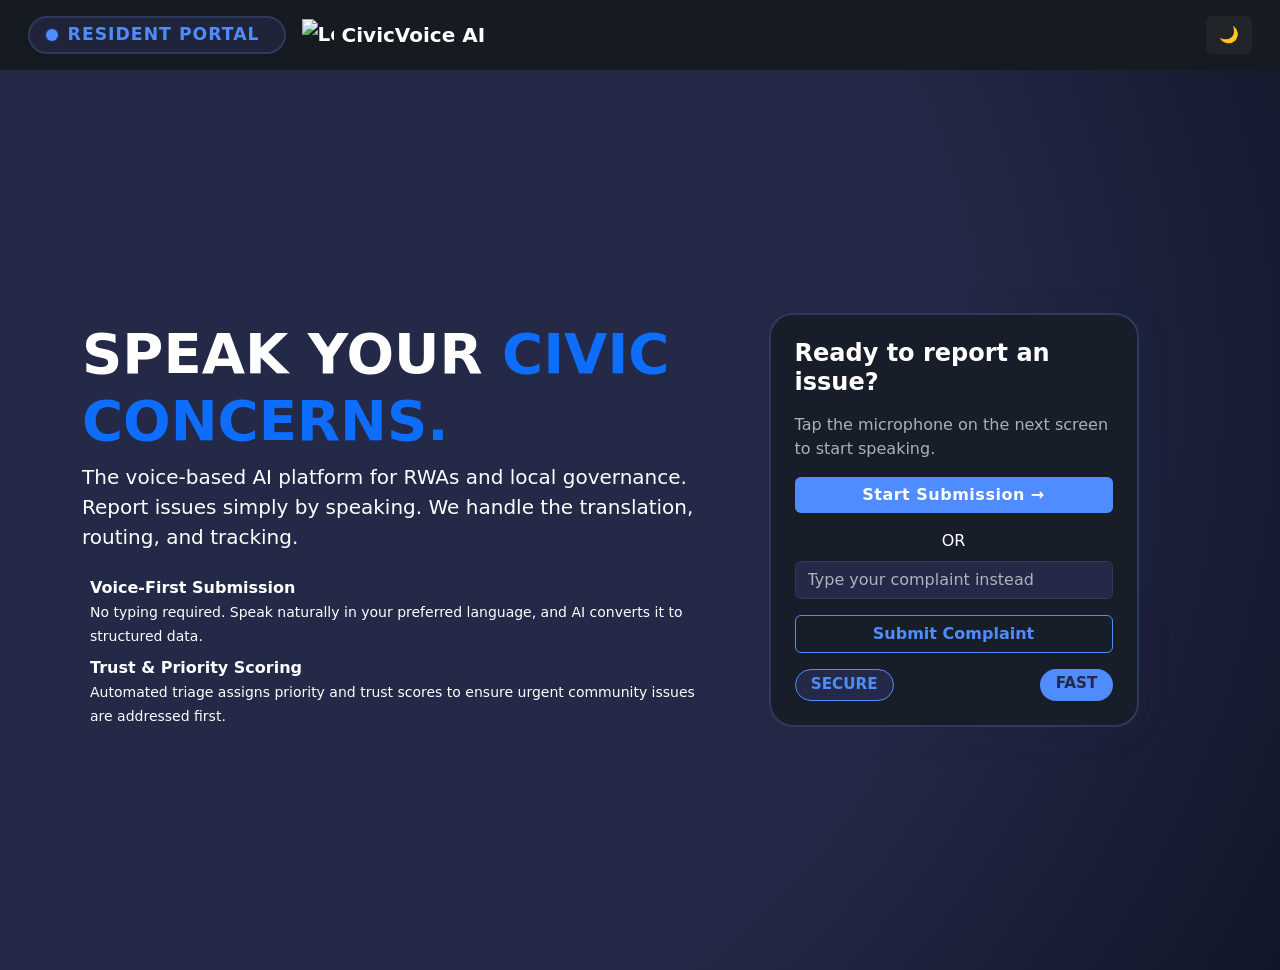
==== templates/index.html @ f9792fc0 "Replace UI/model with new web UI and API Remove legacy UI and model code, add a Bootstrap-based sing" ====
<!DOCTYPE html>
<html lang="en" data-bs-theme="dark">
<head>
    <meta charset="UTF-8">
    <meta name="viewport" content="width=device-width, initial-scale=1.0">
    <title>CivicVoice AI</title>
    <link href="https://cdn.jsdelivr.net/npm/bootstrap@5.3.2/dist/css/bootstrap.min.css" rel="stylesheet">
    <link rel="stylesheet" href="/static/style.css">
</head>
<body>
    <!-- Header/Navbar -->
    <nav class="navbar navbar-expand-lg navbar-dark px-3" style="background: #161b22 !important; min-height: 70px;">
        <div class="container-fluid d-flex align-items-center justify-content-between">
            <div class="d-flex align-items-center">
                <span class="badge-resident-portal me-3">
                    <span class="dot"></span>
                    <span class="text">RESIDENT PORTAL</span>
                </span>
                <a class="navbar-brand d-flex align-items-center fw-bold" href="#">
                    <img src="https://img.icons8.com/ios-filled/50/ffffff/microphone.png" alt="Logo" width="32" height="32" class="me-2">
                    CivicVoice AI
                </a>
            </div>
            <button class="btn btn-dark" id="toggleTheme" title="Toggle light/dark mode">🌙</button>
        </div>
    </nav>
    <div class="container vh-100 d-flex align-items-center" style="min-height: 80vh;">
        <div class="row w-100">
            <!-- Left Section -->
            <div class="col-md-7 d-flex flex-column justify-content-center">
                <h1 class="display-4 fw-bold mt-2">SPEAK YOUR <span class="text-primary">CIVIC CONCERNS.</span></h1>
                <p class="lead mb-4">The voice-based AI platform for RWAs and local governance. Report issues simply by speaking. We handle the translation, routing, and tracking.</p>
                <div class="mb-2 d-flex align-items-center">
                    <span class="me-2"><i class="bi bi-mic-fill"></i></span>
                    <div>
                        <strong>Voice-First Submission</strong><br>
                        <small>No typing required. Speak naturally in your preferred language, and AI converts it to structured data.</small>
                    </div>
                </div>
                <div class="d-flex align-items-center">
                    <span class="me-2"><i class="bi bi-shield-lock-fill"></i></span>
                    <div>
                        <strong>Trust & Priority Scoring</strong><br>
                        <small>Automated triage assigns priority and trust scores to ensure urgent community issues are addressed first.</small>
                    </div>
                </div>
            </div>
            <!-- Right Section -->
            <div class="col-md-5 d-flex flex-column justify-content-center align-items-center">
                <div class="custom-card p-4 w-100" style="max-width: 370px;">
                    <h4 class="mb-3">Ready to report an issue?</h4>
                    <p class="text-muted">Tap the microphone on the next screen to start speaking.</p>
                    <button class="btn btn-primary w-100 mb-2" id="startSubmission">Start Submission &rarr;</button>
                    <div class="text-center my-2">OR</div>
                    <input class="form-control mb-3" id="complaintInput" placeholder="Type your complaint instead">
                    <button class="btn btn-outline-secondary w-100 mb-3" id="submitComplaint">Submit Complaint</button>
                    <div class="d-flex justify-content-between">
                        <span class="badge bg-secondary">SECURE</span>
                        <span class="badge bg-info text-dark">FAST</span>
                    </div>
                </div>
            </div>
        </div>
    </div>
    <script src="https://cdn.jsdelivr.net/npm/bootstrap@5.3.2/dist/js/bootstrap.bundle.min.js"></script>
    <script src="/static/script.js"></script>
</body>
</html>
---- static/style.css ----
/* Resident Portal Badge */
.badge-resident-portal {
    display: inline-flex;
    align-items: center;
    background: rgba(35, 41, 70, 0.7);
    border: 2px solid #2d3a5a;
    border-radius: 2rem;
    padding: 0.25rem 1.5rem 0.25rem 1rem;
    font-weight: 600;
    color: #4f8cff;
    font-size: 1.1rem;
    letter-spacing: 1px;
    margin-top: 0.5rem;
    margin-bottom: 0.5rem;
    box-shadow: 0 2px 8px 0 rgba(0,0,0,0.04);
}
.badge-resident-portal .dot {
    width: 12px;
    height: 12px;
    background: #4f8cff;
    border-radius: 50%;
    display: inline-block;
    margin-right: 0.6rem;
    box-shadow: 0 0 0 2px #232946;
}
.badge-resident-portal .text {
    font-weight: 700;
    font-size: 1.08rem;
    letter-spacing: 1px;
}
body {
    background: radial-gradient(circle at 20% 40%, #232946 60%, #121629 100%);
    color: #fff;
}
/* Custom Card Styling for Right Section */
.custom-card {
    background: #181d2a;
    border-radius: 1.5rem;
    border: 2px solid #2d3a5a;
    box-shadow: 0 4px 32px 0 rgba(35, 41, 70, 0.18);
    padding: 2rem 1.5rem;
    margin-top: 1.5rem;
    margin-bottom: 1.5rem;
    color: #fff;
    transition: box-shadow 0.2s;
}
.custom-card:hover {
    box-shadow: 0 8px 40px 0 rgba(79, 140, 255, 0.18);
    border-color: #4f8cff;
}
.custom-card h4 {
    font-weight: 700;
    color: #fff;
}
.custom-card .form-control {
    background: #232946;
    border: 1.5px solid #2d3a5a;
    color: #fff;
}
.custom-card .form-control:focus {
    border-color: #4f8cff;
    box-shadow: none;
    background: #232946;
    color: #fff;
}
.custom-card .btn-primary {
    background: #4f8cff;
    border: none;
    font-weight: 600;
    letter-spacing: 0.5px;
}
.custom-card .btn-outline-secondary {
    border: 1.5px solid #4f8cff;
    color: #4f8cff;
    font-weight: 600;
}
.custom-card .btn-outline-secondary:hover {
    background: #4f8cff;
    color: #fff;
}
.custom-card .badge {
    font-size: 0.95rem;
    padding: 0.5em 1em;
    border-radius: 1rem;
    font-weight: 600;
}
.custom-card .badge.bg-secondary {
    background: #232946 !important;
    color: #4f8cff !important;
    border: 1.5px solid #4f8cff;
}
.custom-card .badge.bg-info {
    background: #4f8cff !important;
    color: #232946 !important;
}
[data-bs-theme="light"] body {
    background: #f8fafc;
    color: #222;
}
[data-bs-theme="light"] .card {
    background: #fff;
}
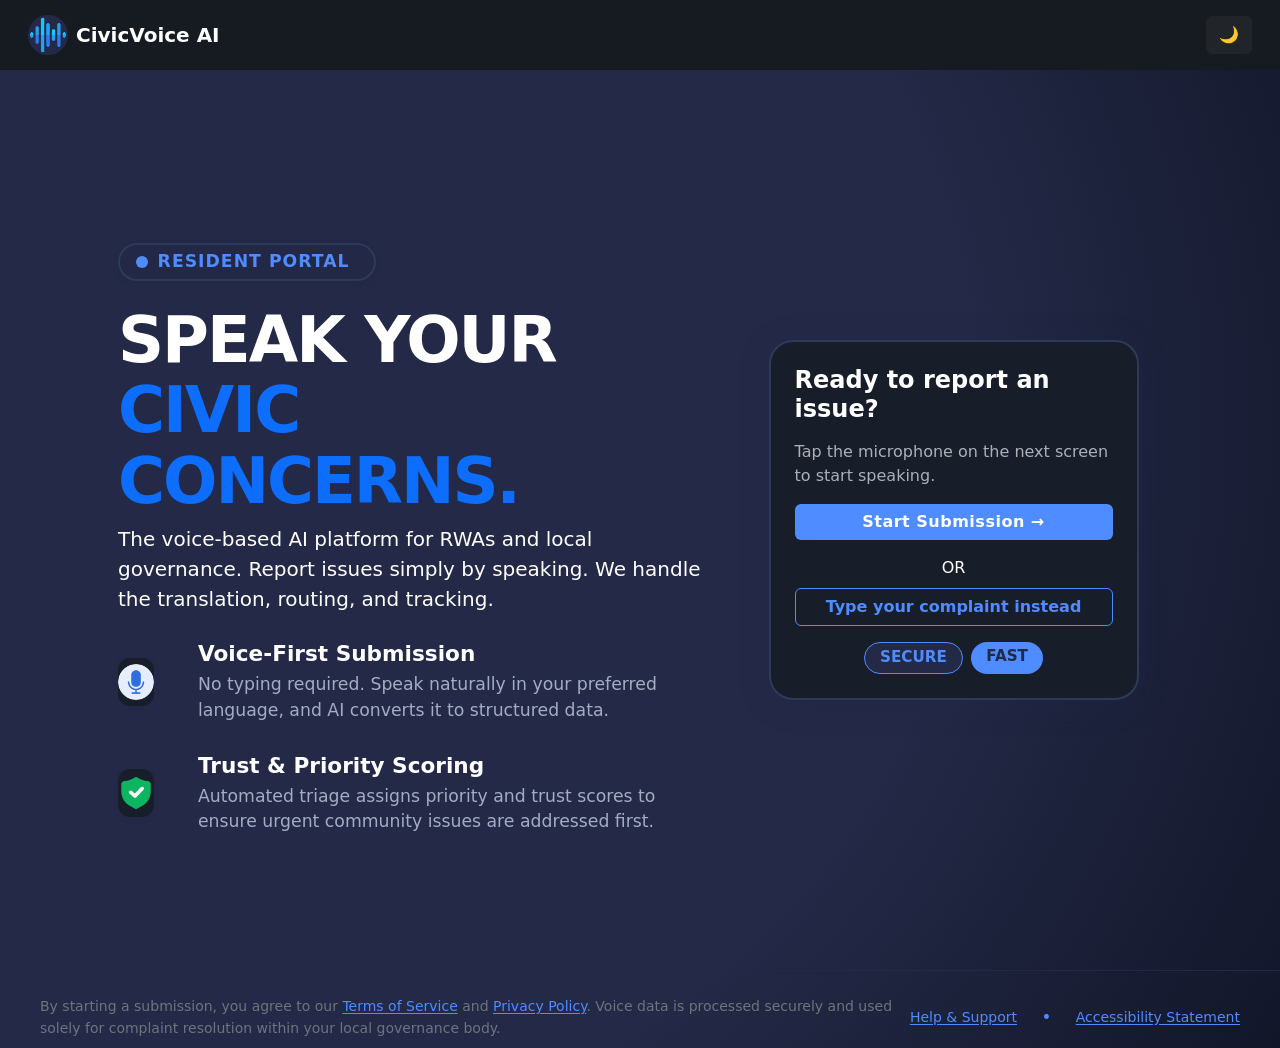
==== commit 291dc742: "Add signup/verify pages, assets and UI tweaks Add user onboarding flow and polish UI: introduce sign" ====
--- a/templates/index.html
+++ b/templates/index.html
@@ -11,37 +11,41 @@
     <!-- Header/Navbar -->
     <nav class="navbar navbar-expand-lg navbar-dark px-3" style="background: #161b22 !important; min-height: 70px;">
         <div class="container-fluid d-flex align-items-center justify-content-between">
-            <div class="d-flex align-items-center">
-                <span class="badge-resident-portal me-3">
-                    <span class="dot"></span>
-                    <span class="text">RESIDENT PORTAL</span>
+            <a class="navbar-brand d-flex align-items-center fw-bold" href="#">
+                <span class="logo-img-wrapper me-2">
+                    <img src="/assets/wave-sound.png" alt="Logo" width="36" height="36" id="mainLogo" class="rounded-logo">
                 </span>
-                <a class="navbar-brand d-flex align-items-center fw-bold" href="#">
-                    <img src="https://img.icons8.com/ios-filled/50/ffffff/microphone.png" alt="Logo" width="32" height="32" class="me-2">
-                    CivicVoice AI
-                </a>
-            </div>
+                CivicVoice AI
+            </a>
             <button class="btn btn-dark" id="toggleTheme" title="Toggle light/dark mode">🌙</button>
         </div>
     </nav>
     <div class="container vh-100 d-flex align-items-center" style="min-height: 80vh;">
         <div class="row w-100">
             <!-- Left Section -->
-            <div class="col-md-7 d-flex flex-column justify-content-center">
-                <h1 class="display-4 fw-bold mt-2">SPEAK YOUR <span class="text-primary">CIVIC CONCERNS.</span></h1>
+            <div class="col-md-7 d-flex flex-column justify-content-center align-items-start ps-md-5" style="padding-top: 2.5rem;">
+                <span class="badge-resident-portal mb-4">
+                    <span class="dot"></span>
+                    <span class="text">RESIDENT PORTAL</span>
+                </span>
+                <h1 class="display-3 fw-bold mb-2" style="line-height: 1.1; letter-spacing: -2px;">SPEAK YOUR <br><span class="text-primary">CIVIC CONCERNS.</span></h1>
                 <p class="lead mb-4">The voice-based AI platform for RWAs and local governance. Report issues simply by speaking. We handle the translation, routing, and tracking.</p>
-                <div class="mb-2 d-flex align-items-center">
-                    <span class="me-2"><i class="bi bi-mic-fill"></i></span>
+                <div class="feature-row d-flex align-items-center mb-4">
+                    <span class="feature-icon mic">
+                        <img src="/assets/microphone (1).png" alt="Mic Icon" width="32" height="32" class="rounded-logo">
+                    </span>
                     <div>
-                        <strong>Voice-First Submission</strong><br>
-                        <small>No typing required. Speak naturally in your preferred language, and AI converts it to structured data.</small>
+                        <div class="feature-title">Voice-First Submission</div>
+                        <div class="feature-desc">No typing required. Speak naturally in your preferred language, and AI converts it to structured data.</div>
                     </div>
                 </div>
-                <div class="d-flex align-items-center">
-                    <span class="me-2"><i class="bi bi-shield-lock-fill"></i></span>
+                <div class="feature-row d-flex align-items-center mb-2">
+                    <span class="feature-icon shield">
+                        <img src="/assets/insurance.png" alt="Shield Icon" width="32" height="32" class="rounded-logo">
+                    </span>
                     <div>
-                        <strong>Trust & Priority Scoring</strong><br>
-                        <small>Automated triage assigns priority and trust scores to ensure urgent community issues are addressed first.</small>
+                        <div class="feature-title">Trust & Priority Scoring</div>
+                        <div class="feature-desc">Automated triage assigns priority and trust scores to ensure urgent community issues are addressed first.</div>
                     </div>
                 </div>
             </div>
@@ -50,11 +54,11 @@
                 <div class="custom-card p-4 w-100" style="max-width: 370px;">
                     <h4 class="mb-3">Ready to report an issue?</h4>
                     <p class="text-muted">Tap the microphone on the next screen to start speaking.</p>
-                    <button class="btn btn-primary w-100 mb-2" id="startSubmission">Start Submission &rarr;</button>
+                    <a href="/templates/signup.html" class="btn btn-primary w-100 mb-2" id="startSubmission">Start Submission &rarr;</a>
                     <div class="text-center my-2">OR</div>
-                    <input class="form-control mb-3" id="complaintInput" placeholder="Type your complaint instead">
-                    <button class="btn btn-outline-secondary w-100 mb-3" id="submitComplaint">Submit Complaint</button>
-                    <div class="d-flex justify-content-between">
+                    <!-- <input class="form-control mb-3" id="complaintInput" placeholder="Type your complaint instead"> -->
+                    <button class="btn btn-outline-secondary w-100 mb-3" id="submitComplaint">Type your complaint instead</button>
+                    <div class="d-flex justify-content-center gap-2">
                         <span class="badge bg-secondary">SECURE</span>
                         <span class="badge bg-info text-dark">FAST</span>
                     </div>
@@ -62,7 +66,42 @@
             </div>
         </div>
     </div>
-    <script src="https://cdn.jsdelivr.net/npm/bootstrap@5.3.2/dist/js/bootstrap.bundle.min.js"></script>
+    <!-- Footer -->
+                <footer class="footer mt-auto pt-4 pb-2">
+                    <div class="container-fluid px-0 d-flex flex-column flex-md-row align-items-center justify-content-between gap-2">
+                        <div class="footer-legal text-secondary small text-start">
+                            By starting a submission, you agree to our
+                            <a href="#" class="footer-link">Terms of Service</a> and
+                            <a href="#" class="footer-link">Privacy Policy</a>.
+                            Voice data is processed securely and used solely for complaint resolution within your local governance body.
+                        </div>
+                        <div class="footer-links d-flex align-items-center gap-3 small">
+                            <a href="#" class="footer-link">Help &amp; Support</a>
+                            <span class="dot-sep">&bull;</span>
+                            <a href="#" class="footer-link">Accessibility Statement</a>
+                        </div>
+                    </div>
+                </footer>
+     <script src="https://cdn.jsdelivr.net/npm/bootstrap@5.3.2/dist/js/bootstrap.bundle.min.js"></script>
     <script src="/static/script.js"></script>
+    <script>
+    // Logo theme switchers
+    const html = document.documentElement;
+    const mainLogo = document.getElementById('mainLogo');
+    function updateLogo() {
+        if (html.getAttribute('data-bs-theme') === 'light') {
+            mainLogo.src = '/static/mic-light.png';
+        } else {
+            mainLogo.src = '/static/mic-dark.png';
+        }
+    }
+    updateLogo();
+    const toggleThemeBtn = document.getElementById('toggleTheme');
+    if (toggleThemeBtn) {
+        toggleThemeBtn.addEventListener('click', () => {
+            setTimeout(updateLogo, 10);
+        });
+    }
+    </script>
 </body>
 </html>
--- a/static/style.css
+++ b/static/style.css
@@ -1,3 +1,113 @@
+/* Logo rounded border */
+.logo-img-wrapper {
+    display: flex;
+    align-items: center;
+    justify-content: center;
+    width: 40px;
+    height: 40px;
+    background: #232946;
+    border-radius: 50%;
+    border: 2px solid #232946;
+    overflow: hidden;
+}
+.rounded-logo {
+    border-radius: 50%;
+    background: transparent;
+    width: 36px;
+    height: 36px;
+    object-fit: contain;
+}
+/* Feature rows styling */
+.feature-row {
+    gap: 1.5rem;
+}
+.feature-icon {
+    display: flex;
+    align-items: center;
+    justify-content: center;
+    width: 48px;
+    height: 48px;
+    border-radius: 12px;
+    background: #181d2a;
+    margin-right: 1.25rem;
+    box-shadow: 0 2px 8px 0 rgba(35, 41, 70, 0.04);
+}
+.feature-title {
+    font-size: 1.35rem;
+    font-weight: 700;
+    color: #fff;
+    margin-bottom: 0.1rem;
+}
+.feature-desc {
+    color: #a3adc2;
+    font-size: 1.08rem;
+    font-weight: 400;
+    margin-bottom: 0.1rem;
+}
+
+/* Footer styling */
+/* Footer layout and alignment */
+.footer {
+    background: transparent;
+    color: #a3adc2;
+    font-size: 1rem;
+    border-top: 1px solid #232946;
+    margin-top: 2rem;
+    width: 100%;
+    padding-left: 2.5rem;
+    padding-right: 2.5rem;
+}
+.footer .container-fluid {
+    max-width: 100vw;
+    padding-left: 0;
+    padding-right: 0;
+}
+.footer-legal {
+    line-height: 1.6;
+    flex: 1 1 0%;
+    text-align: left;
+    min-width: 0;
+}
+.footer-link {
+    color: #4f8cff;
+    text-decoration: underline;
+    text-underline-offset: 2px;
+    transition: color 0.15s;
+    white-space: nowrap;
+}
+.footer-link:hover {
+    color: #a3adc2;
+    text-decoration: underline;
+}
+.footer-links {
+    color: #a3adc2;
+    justify-content: flex-end;
+    flex: 0 0 auto;
+    min-width: 220px;
+    text-align: right;
+}
+.dot-sep {
+    color: #4f8cff;
+    font-size: 1.2em;
+    margin: 0 0.5em;
+    user-select: none;
+}
+@media (max-width: 900px) {
+    .footer {
+        padding-left: 1rem;
+        padding-right: 1rem;
+    }
+    .footer .container-fluid {
+        flex-direction: column !important;
+        align-items: flex-start !important;
+        gap: 0.5rem !important;
+    }
+    .footer-links {
+        justify-content: flex-start;
+        text-align: left;
+        margin-top: 0.5rem;
+    }
+}
 /* Resident Portal Badge */
 .badge-resident-portal {
     display: inline-flex;
